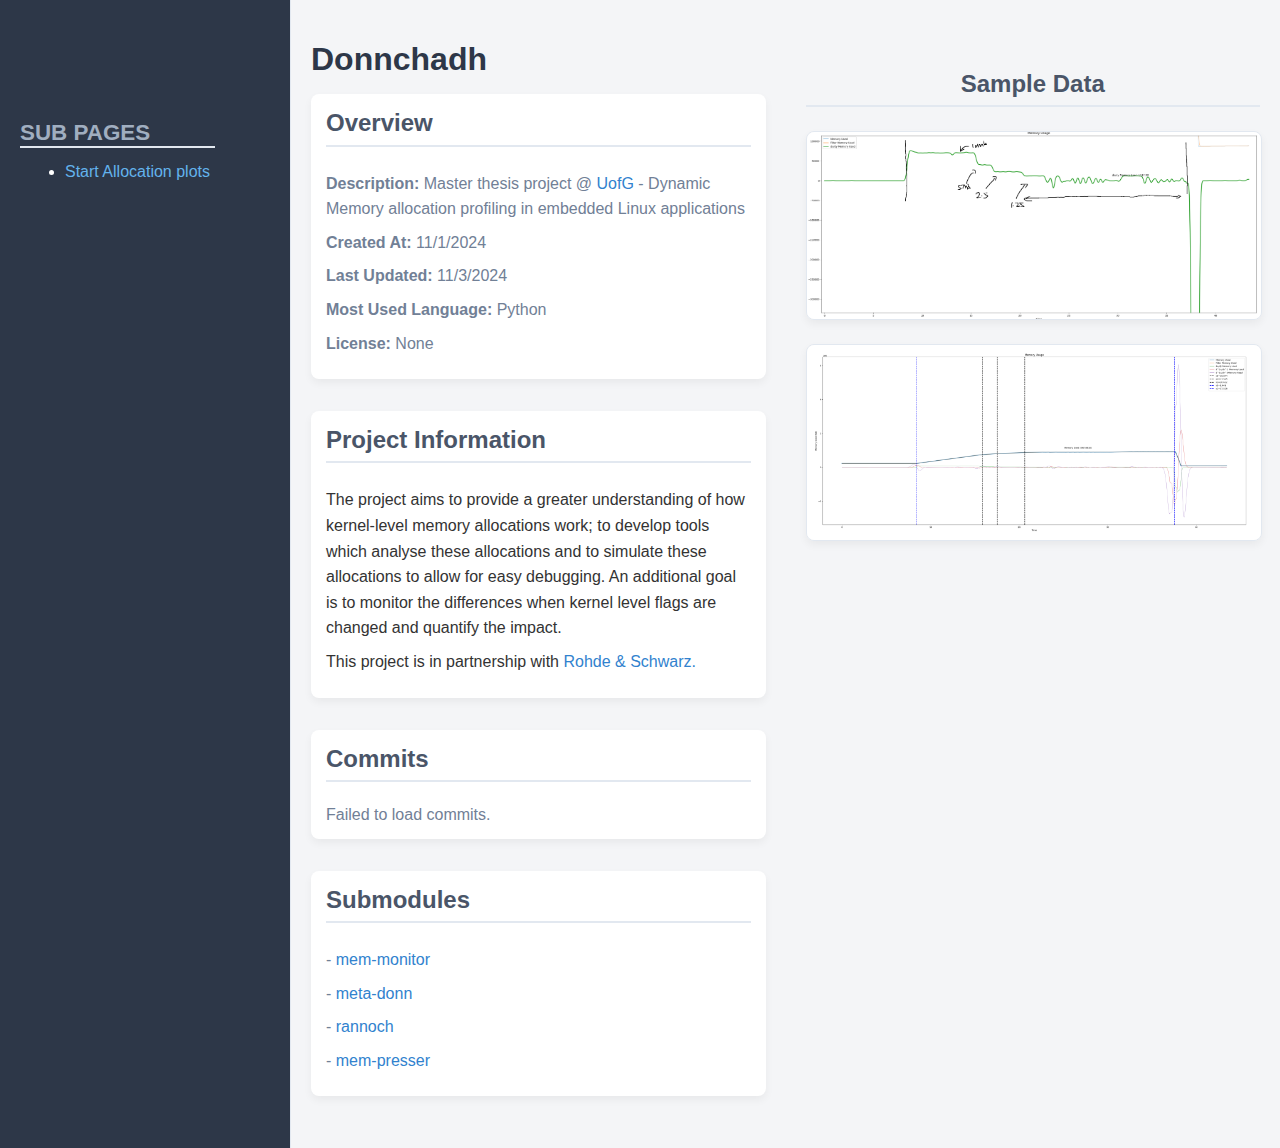
==== docs/index.html @ 1e4a23c5 "Updated index.html to read pipeline information" ====
<!DOCTYPE html>
<html lang="en">
<head>
  <meta charset="UTF-8">
  <meta name="viewport" content="width=device-width, initial-scale=1.0">
  <title>Donnchadh Overview</title>
  <style>
body {
    font-family: Arial, sans-serif;
    margin: 0;
    padding: 0;
    display: flex;
    background-color: #f4f5f7;
    color: #333;
}

nav {
    width: 250px;
    padding: 20px;
    background-color: #2d3748;
    color: #ffffff;
    display: flex;
    flex-direction: column;
    align-items: flex-start;
    border-right: 1px solid #e2e8f0;
    min-height: 100vh;
}

nav h2 {
    font-size: 1.4em;
    font-weight: 600;
    color: #a0aec0;
    margin-bottom: 1.5em;
    text-transform: uppercase;
}

nav a {
    display: block;
    padding: 10px 0;
    color: #63b3ed;
    text-decoration: none;
    font-size: 1em;
    transition: color 0.3s;
}

nav a:hover {
    color: #90cdf4;
}

.content {
    display: flex;
    flex-direction: row;
    padding: 20px;
    flex: 1;
}

.main-content {
    flex: 1;
    padding-right: 20px;
    max-width: 700px;
}

.plot-container {
    flex: 1;
    max-width: 600px;
    text-align: center;
}

h1 {
    font-size: 2em;
    color: #2d3748;
    margin-bottom: 0.5em;
}

h2 {
    font-size: 1.5em;
    color: #4a5568;
    border-bottom: 2px solid #e2e8f0;
    padding-bottom: 0.3em;
    margin-top: 0;
    margin-bottom: 1em;
}

.overview, .details {
    margin-bottom: 2em;
    padding: 15px;
    background-color: #ffffff;
    border-radius: 8px;
    box-shadow: 0 4px 8px rgba(0, 0, 0, 0.05);
}

.loading {
    color: #718096;
    font-style: normal;
}

.plot-container {
    flex: 1;
    max-width: 1000px;
    text-align: center;
    margin-top: 50px;
    margin-left: 20px;
}


.plot-container img {
    width: 100%;
    max-width: 800px;
    height: auto;
    margin-bottom: 20px;
    border-radius: 8px;
    border: 1px solid #e2e8f0;
    box-shadow: 0 4px 8px rgba(0, 0, 0, 0.05);
    transition: transform 0.3s ease;
}


p {
    font-size: 1em;
    line-height: 1.6;
    margin: 0.5em 0;
}

p a {
    color: #3182ce;
    text-decoration: none;
    font-weight: 500;
}

p a:hover {
    text-decoration: underline;
}
.lightbox {
        display: none;
        position: fixed;
        z-index: 999;
        left: 0;
        top: 0;
        width: 100%;
        height: 100%;
        overflow: auto;
        background-color: rgba(0, 0, 0, 0.8);
    }

    .lightbox img {
        margin: auto;
        display: block;
        width: auto;
        height: 80%;
        max-width: 90%;
    }

    .lightbox:target {
        display: block;
    }

  </style>
</head>
<body>

<nav>
    <div style="margin-top: 100px">
      <h2 style="padding: 0; margin: 0">Sub Pages</h2>
        <ul style="margin: 5px">
            <li><a href="start/start_index.html">Start Allocation plots</a></li>
        </ul>
    </div>
</nav>

<div class="content">
  <div class="main-content">
    <h1>Donnchadh</h1>

    <div id="overview" class="overview">
      <h2>Overview</h2>
      <div id="repo-info" class="loading">Loading repository information...</div>
    </div>

    <div id="project-info" class="details">
        <h2>Project Information</h2>
        <p>
            The project aims to provide a greater understanding of how kernel-level memory allocations work;
             to develop tools which analyse these allocations and to simulate these allocations to allow for easy debugging.
            An additional goal is to monitor the differences when kernel level flags are changed and quantify the impact.
        </p>
        <p>
            This project is in partnership with <a href="https://rohde-schwarz.com" target="_blank">Rohde & Schwarz.</a>
        </p>
    </div>
    <div id="commits" class="details">
      <h2>Commits</h2>
      <div id="commit-info" class="loading">Loading commits...</div>
    </div>

    <div id="submodules" class="details">
      <h2>Submodules</h2>
      <div id="submodule-info" class="loading">Loading submodules...</div>
    </div>

  </div>


    <div class="plot-container">
        <h2>Sample Data</h2>
        <a href="start/GradientOfAllocationsDetail.png" target="_blank">
            <img src="start/GradientOfAllocationsDetail.png" alt="Gradient of Allocations">
        </a>
        <a href="start/GradientOfAllocationsVerticalAllocationChanges.png" target="_blank">
            <img src="start/GradientOfAllocationsVerticalAllocationChanges.png" alt="Gradient of Allocation with auto vertical">
        </a>
    </div>



</div>

<script>
  const owner = "Gruncan";
  const repo = "donnchadh";

  async function fetchRepoInfo() {
    try {
        const response = await fetch('../repo_info.json');
        if (!response.ok) {
            throw new Error('Network response was not ok');
        }
        const data = await response.json();
        document.getElementById('repo-info').innerHTML = `
            <p><strong>Description:</strong> ${data.description} @ <a href="https://www.gla.ac.uk/schools/computing/" target="_blank">UofG</a> - Dynamic Memory allocation profiling in embedded Linux applications</p>
            <p><strong>Created At:</strong> ${new Date(data.created_at).toLocaleDateString()}</p>
            <p><strong>Last Updated:</strong> ${new Date(data.updated_at).toLocaleDateString()}</p>
            <p><strong>Most Used Language:</strong> ${data.language}</p>
            <p><strong>License:</strong> ${data.license ? data.license : 'None'}</p>
        `;
    } catch (error) {
        console.error('Failed to load repository information:', error);
        document.getElementById('repo-info').textContent = 'Failed to load repository information.';
    }
}

document.addEventListener("DOMContentLoaded", fetchRepoInfo);


    async function fetchCommits() {
        try {
            const response = await fetch(`https://api.github.com/repos/${owner}/${repo}/commits`);
            const data = await response.json();
            const commits = data.slice(0, 10).map(commit => `
                <p>- <a href="${commit.html_url}" target="_blank">${commit.sha.slice(0, 7)}</a>: ${commit.commit.message}</p>
            `).join('');
            document.getElementById('commit-info').innerHTML = `${commits}` || '<p>No recent commits found.</p>';
        } catch (error) {
            console.error('Failed to load commits:', error);
            document.getElementById('commit-info').textContent = 'Failed to load commits.';
        }
    }


async function fetchSubmodules() {
    try {
        const response = await fetch('../.gitmodules');

        if (!response.ok) {
            throw new Error(`HTTP error! Status: ${response.status}`);
        }

        const fileContent = await response.text();
        const submodules = [];
        const lines = fileContent.split('\n');

        lines.forEach(line => {
            if (line.startsWith('[submodule')) {
                submodules.push({ name: '', url: '' });
            } else if (line.includes('path = ')) {
                submodules[submodules.length - 1].name = line.split('= ')[1].trim();
            } else if (line.includes('url = ')) {
                let url = line.split('= ')[1].trim();
                if (url.startsWith("git@github.com:")) {
                    url = "https://github.com/" + url.split(":")[1].replace(".git", "");
                }
                submodules[submodules.length - 1].url = url;
            }
        });

        console.log(submodules);
        document.getElementById('submodule-info').innerHTML = submodules.map(submodule => `
            <p>- <a href="${submodule.url}" target="_blank">${submodule.name}</a></p>
        `).join('') || '<p>No submodules found.</p>';

    } catch (error) {
        console.error('Failed to load submodules:', error);
        document.getElementById('submodule-info').textContent = 'Failed to load submodules.';
    }
}




  document.addEventListener("DOMContentLoaded", () => {
    fetchRepoInfo();
    fetchCommits();
    fetchSubmodules();
  });

  document.querySelectorAll('.plot-container a').forEach(anchor => {
        anchor.addEventListener('click', function(e) {
            e.preventDefault();
            const imgSrc = this.href;

            const lightbox = document.createElement('div');
            lightbox.className = 'lightbox';
            lightbox.innerHTML = `
                <img src="${imgSrc}" alt="Image" />
                <a href="#" class="close" style="position: absolute; top: 20px; right: 30px; color: #fff; text-decoration: none; font-size: 24px;">&times;</a>
            `;
            document.body.appendChild(lightbox);

            lightbox.style.display = 'block';

            lightbox.querySelector('.close').addEventListener('click', function() {
                document.body.removeChild(lightbox);
            });
        });
    });
</script>

</body>
</html>
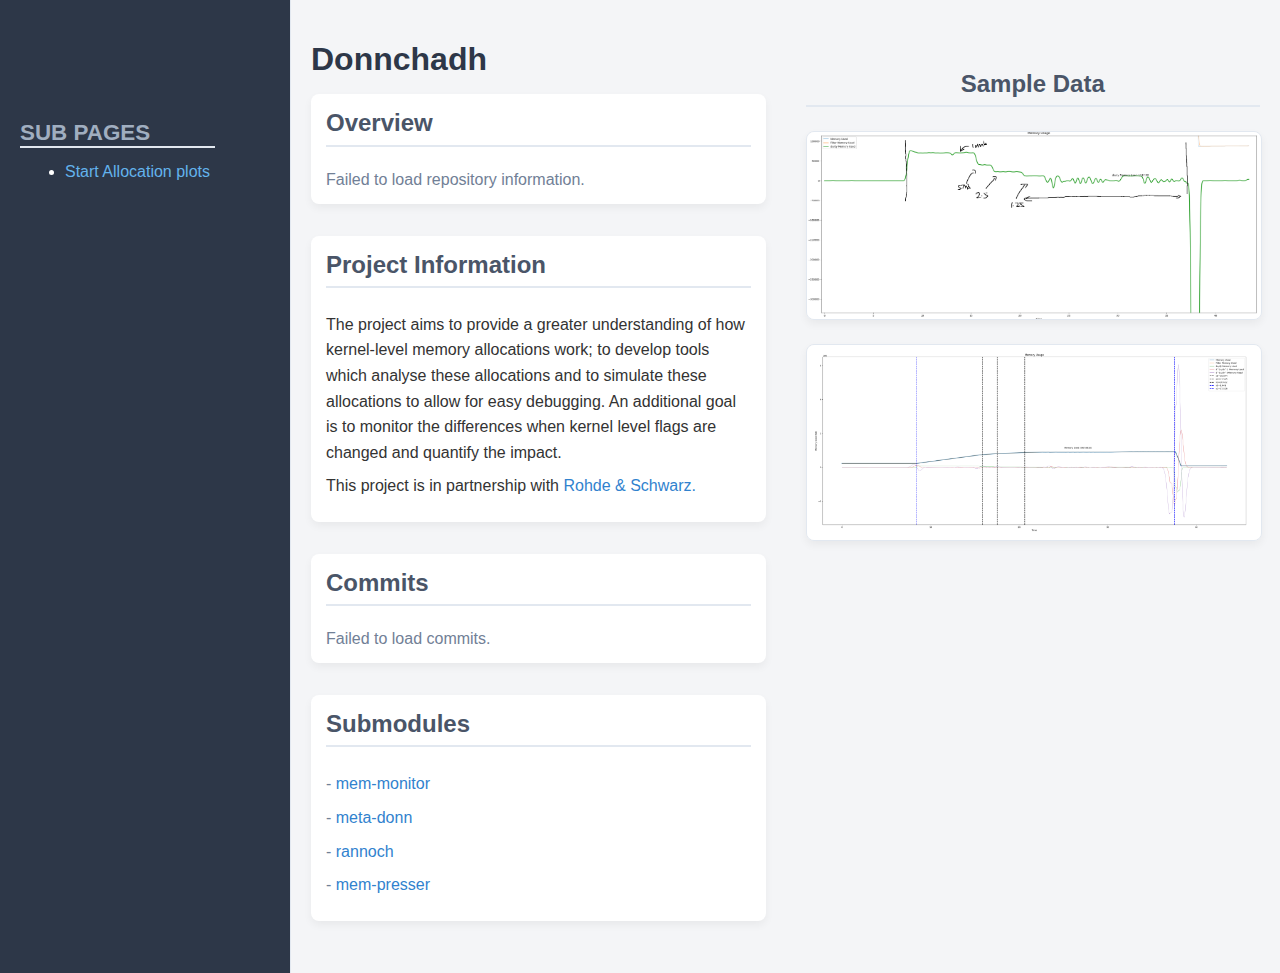
==== commit d699137a: "Updated workflow and filtered commits" ====
--- a/docs/index.html
+++ b/docs/index.html
@@ -220,7 +220,7 @@
 
   async function fetchRepoInfo() {
     try {
-        const response = await fetch('../repo_info.json');
+        const response = await fetch('repo_info.json');
         if (!response.ok) {
             throw new Error('Network response was not ok');
         }
@@ -245,15 +245,20 @@
         try {
             const response = await fetch(`https://api.github.com/repos/${owner}/${repo}/commits`);
             const data = await response.json();
-            const commits = data.slice(0, 10).map(commit => `
+
+            const filteredCommits = data.filter(commit => commit.commit.author.url !== 'https://api.github.com/users/actions-user');
+
+            const commits = filteredCommits.slice(0, 10).map(commit => `
                 <p>- <a href="${commit.html_url}" target="_blank">${commit.sha.slice(0, 7)}</a>: ${commit.commit.message}</p>
             `).join('');
+
             document.getElementById('commit-info').innerHTML = `${commits}` || '<p>No recent commits found.</p>';
         } catch (error) {
             console.error('Failed to load commits:', error);
             document.getElementById('commit-info').textContent = 'Failed to load commits.';
         }
     }
+
 
 
 async function fetchSubmodules() {
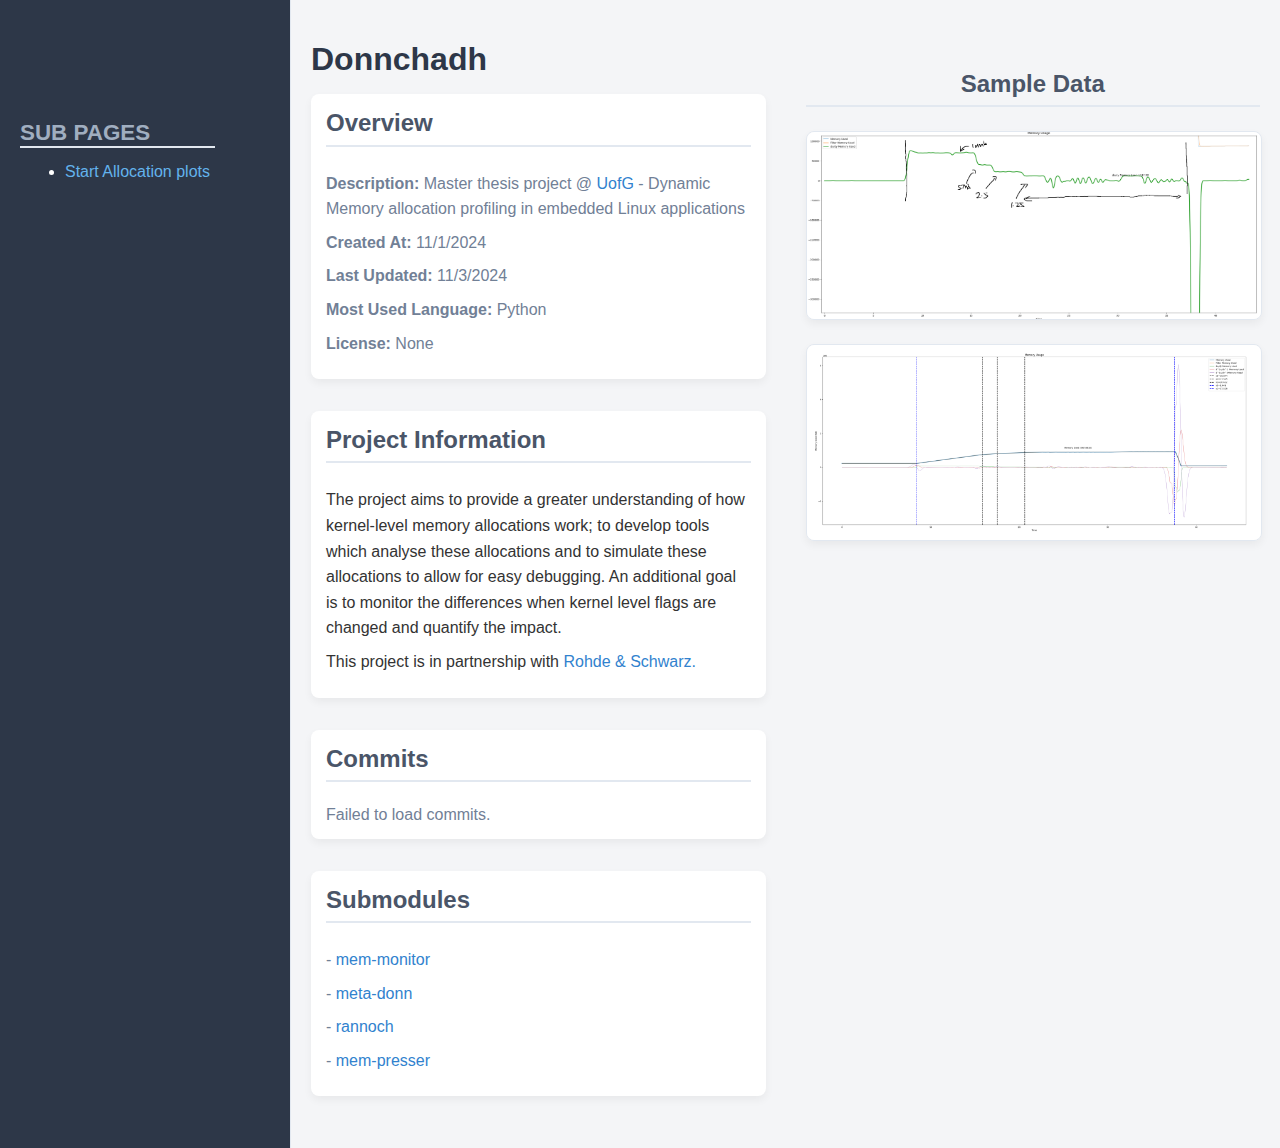
==== commit c685e7fd: "Fixed filter of github actions" ====
--- a/docs/index.html
+++ b/docs/index.html
@@ -246,7 +246,8 @@
             const response = await fetch(`https://api.github.com/repos/${owner}/${repo}/commits`);
             const data = await response.json();
 
-            const filteredCommits = data.filter(commit => commit.commit.author.url !== 'https://api.github.com/users/actions-user');
+            console.log(data)
+            const filteredCommits = data.filter(commit => commit.commit.author.email !== 'action@github.com');
 
             const commits = filteredCommits.slice(0, 10).map(commit => `
                 <p>- <a href="${commit.html_url}" target="_blank">${commit.sha.slice(0, 7)}</a>: ${commit.commit.message}</p>
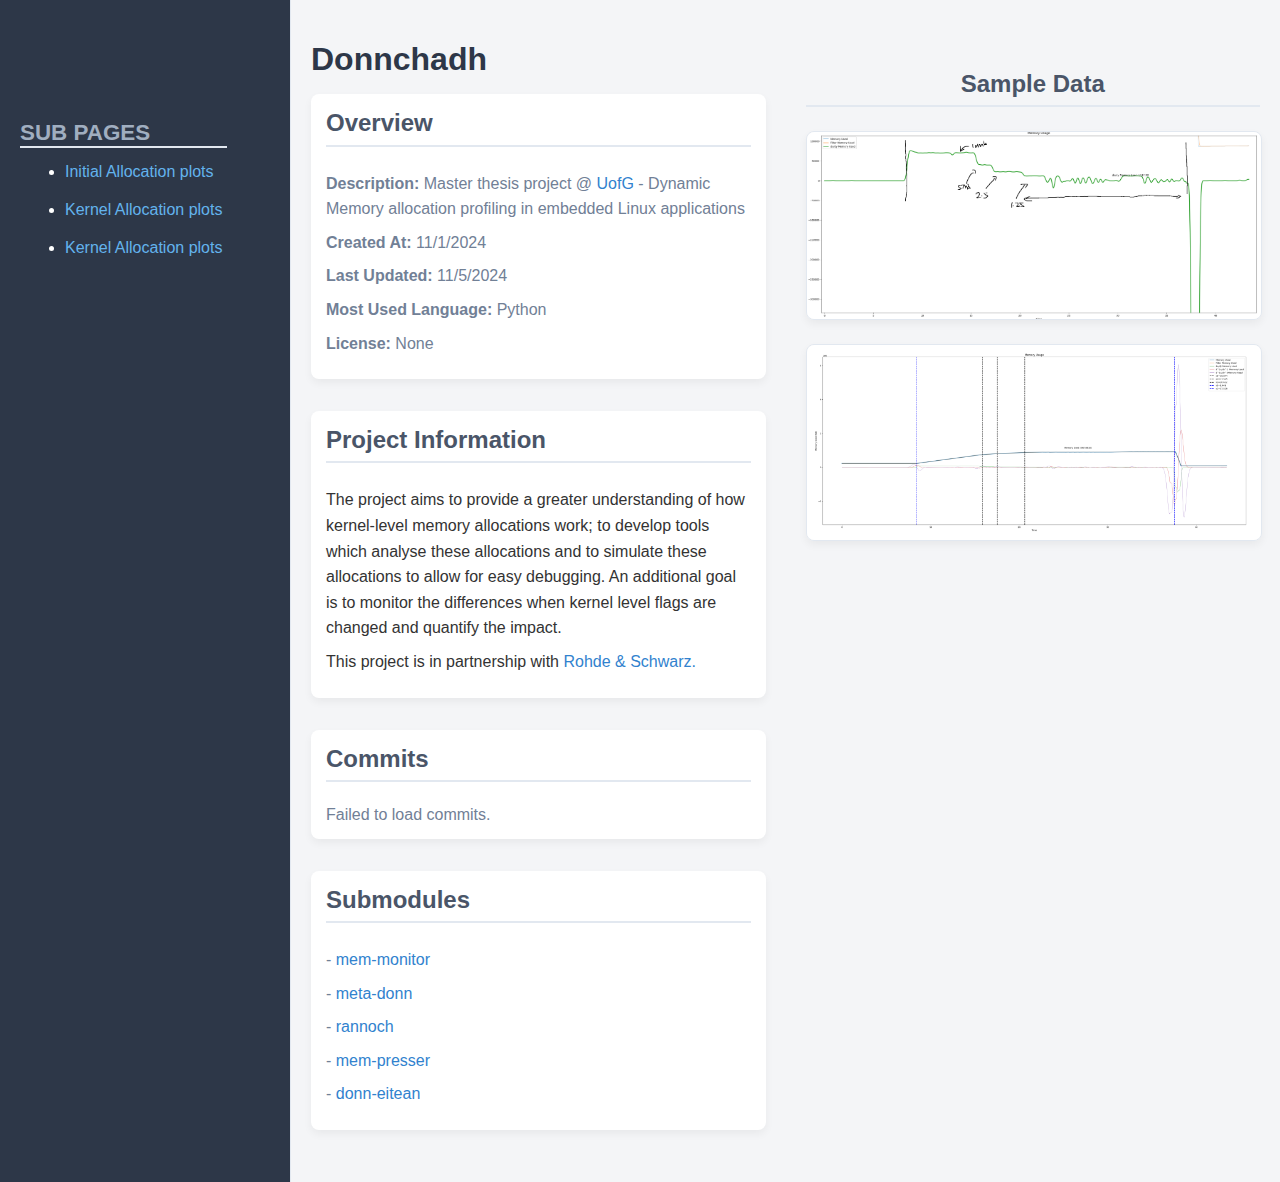
==== commit bccb6e52: "Updated docs" ====
--- a/docs/index.html
+++ b/docs/index.html
@@ -162,7 +162,9 @@
     <div style="margin-top: 100px">
       <h2 style="padding: 0; margin: 0">Sub Pages</h2>
         <ul style="margin: 5px">
-            <li><a href="start/start_index.html">Start Allocation plots</a></li>
+            <li><a href="start/">Initial Allocation plots</a></li>
+            <li><a href="process-attached/">Kernel Allocation plots</a></li>
+            <li><a href="kernel/">Kernel Allocation plots</a></li>
         </ul>
     </div>
 </nav>
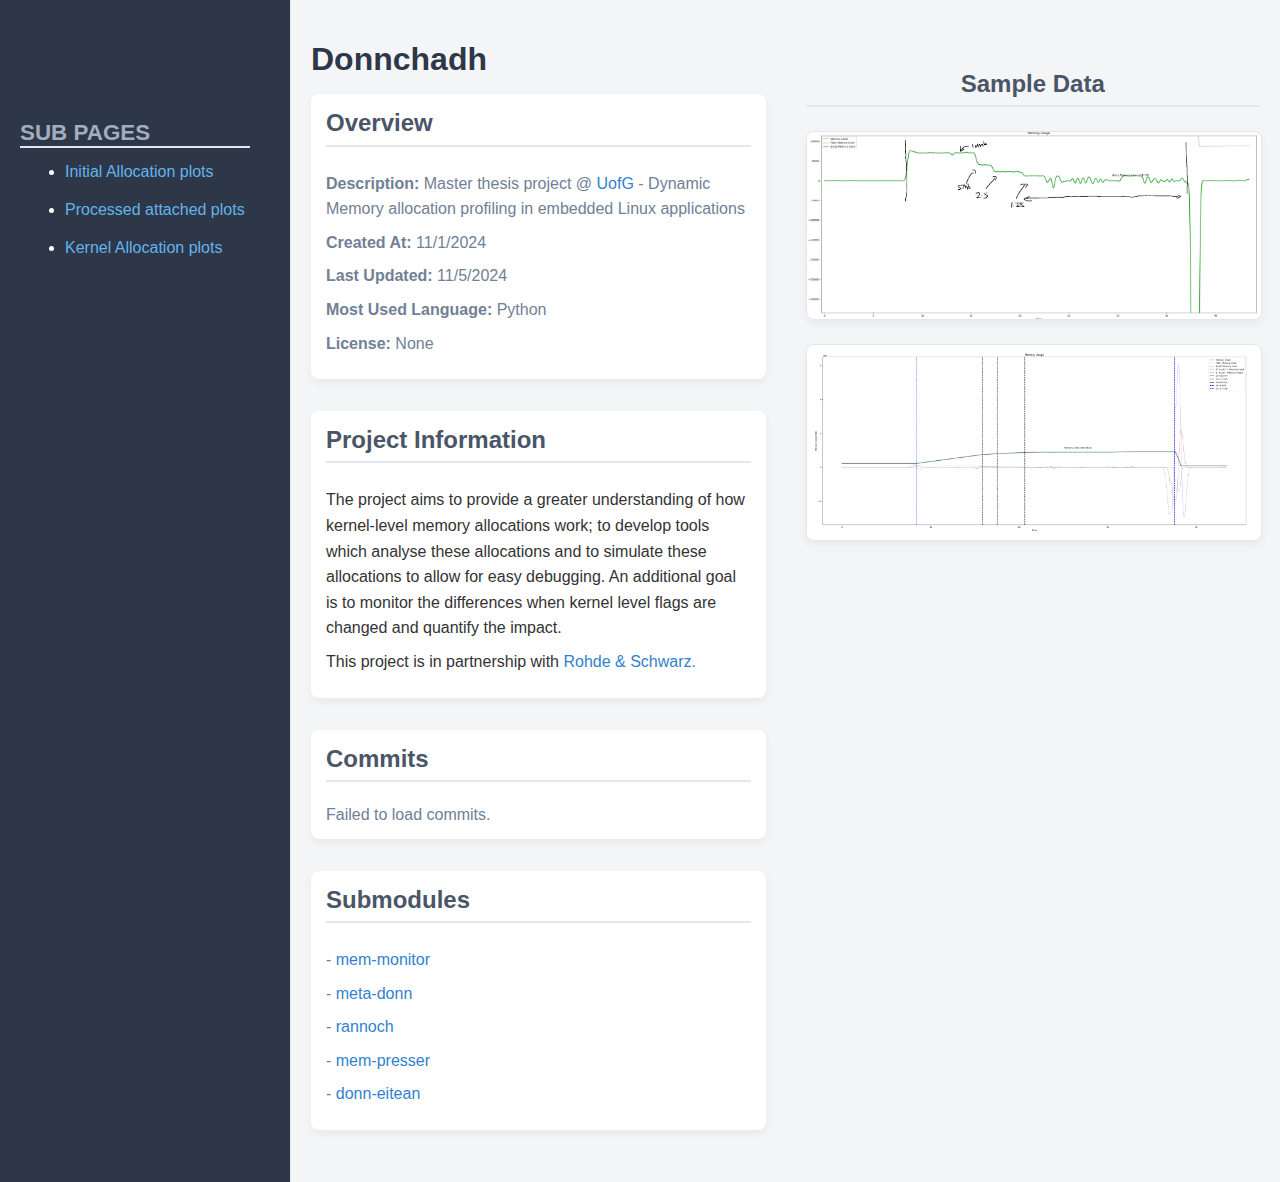
==== commit 7fc8b76c: "fixed name" ====
--- a/docs/index.html
+++ b/docs/index.html
@@ -163,7 +163,7 @@
       <h2 style="padding: 0; margin: 0">Sub Pages</h2>
         <ul style="margin: 5px">
             <li><a href="start/">Initial Allocation plots</a></li>
-            <li><a href="process-attached/">Kernel Allocation plots</a></li>
+            <li><a href="process-attached/">Processed attached plots</a></li>
             <li><a href="kernel/">Kernel Allocation plots</a></li>
         </ul>
     </div>
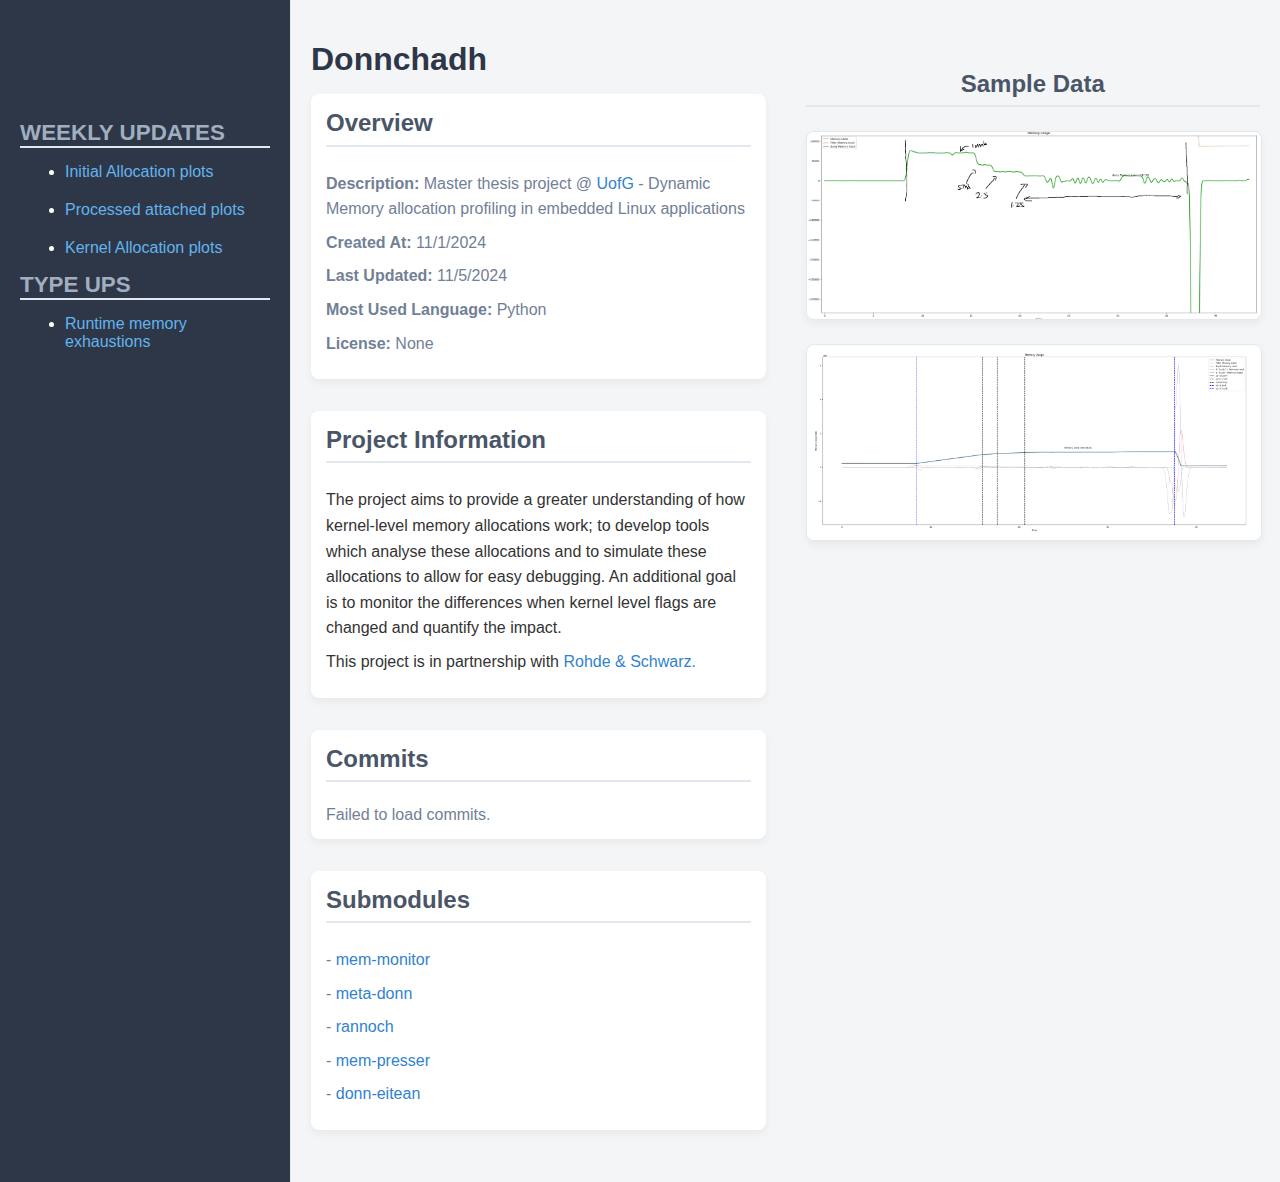
==== commit 21f67c44: "Added type up of runtime memory exhaustions" ====
--- a/docs/index.html
+++ b/docs/index.html
@@ -160,11 +160,15 @@
 
 <nav>
     <div style="margin-top: 100px">
-      <h2 style="padding: 0; margin: 0">Sub Pages</h2>
+      <h2 style="padding: 0; margin: 0">Weekly Updates</h2>
         <ul style="margin: 5px">
             <li><a href="start/">Initial Allocation plots</a></li>
             <li><a href="process-attached/">Processed attached plots</a></li>
             <li><a href="kernel/">Kernel Allocation plots</a></li>
+        </ul>
+      <h2 style="padding: 0; margin: 0">Type Ups</h2>
+        <ul style="margin: 5px">
+            <li><a href="runtime-memory.html">Runtime memory exhaustions</a></li>
         </ul>
     </div>
 </nav>
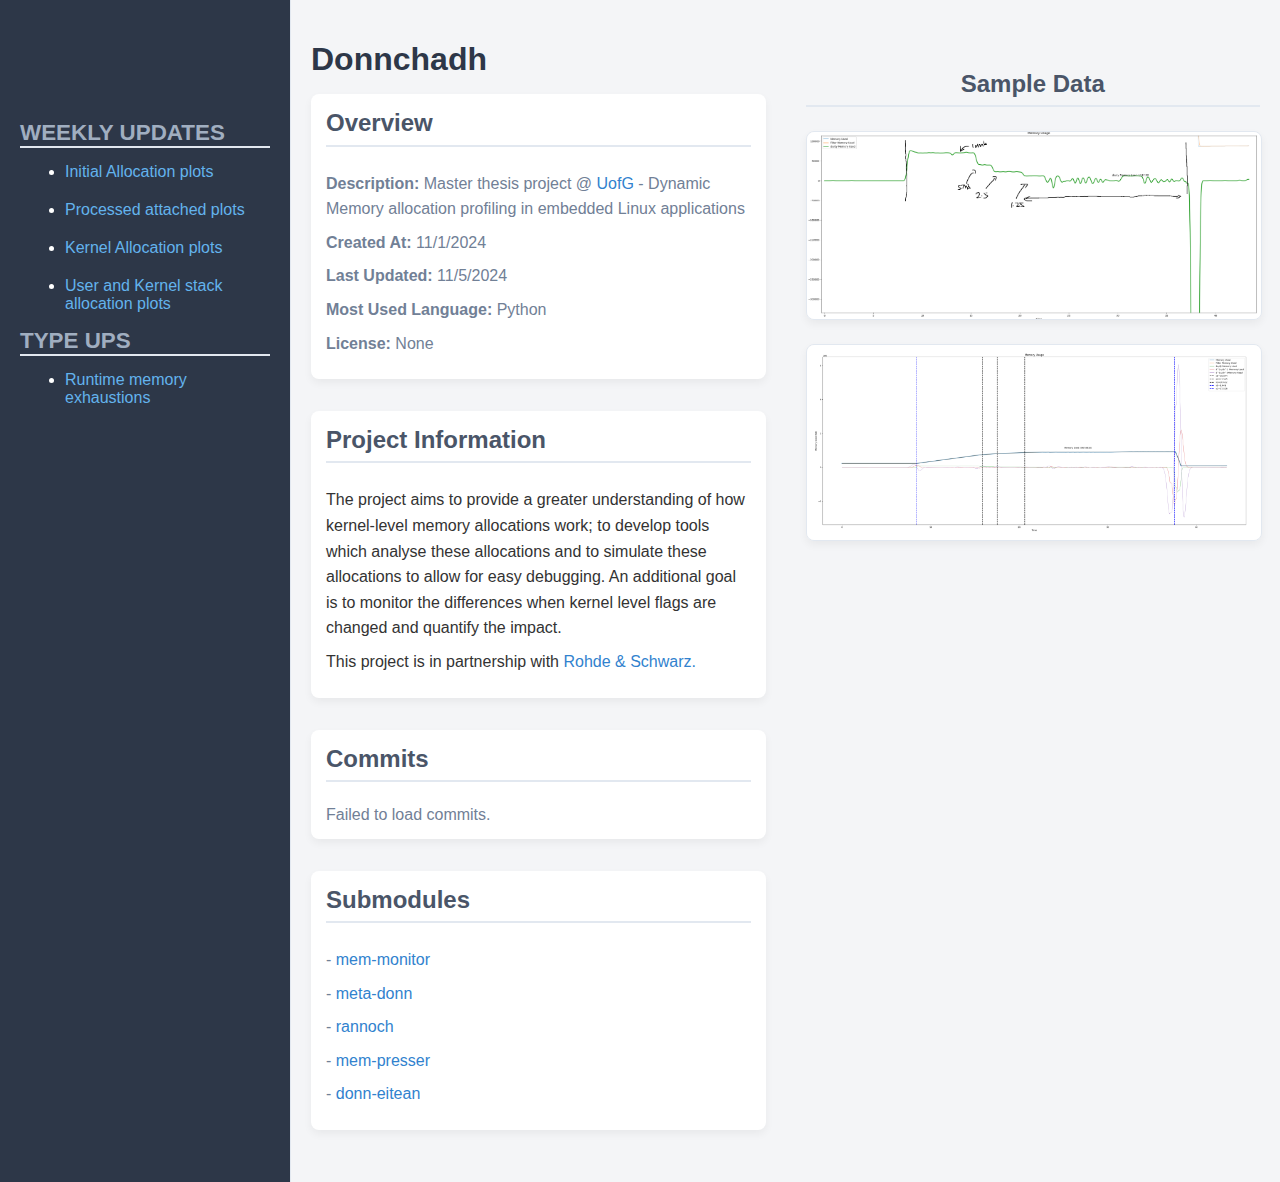
==== commit bff866a7: "Update docs with latest data" ====
--- a/docs/index.html
+++ b/docs/index.html
@@ -165,6 +165,7 @@
             <li><a href="start/">Initial Allocation plots</a></li>
             <li><a href="process-attached/">Processed attached plots</a></li>
             <li><a href="kernel/">Kernel Allocation plots</a></li>
+            <li><a href="stack/">User and Kernel stack allocation plots</a></li>
         </ul>
       <h2 style="padding: 0; margin: 0">Type Ups</h2>
         <ul style="margin: 5px">
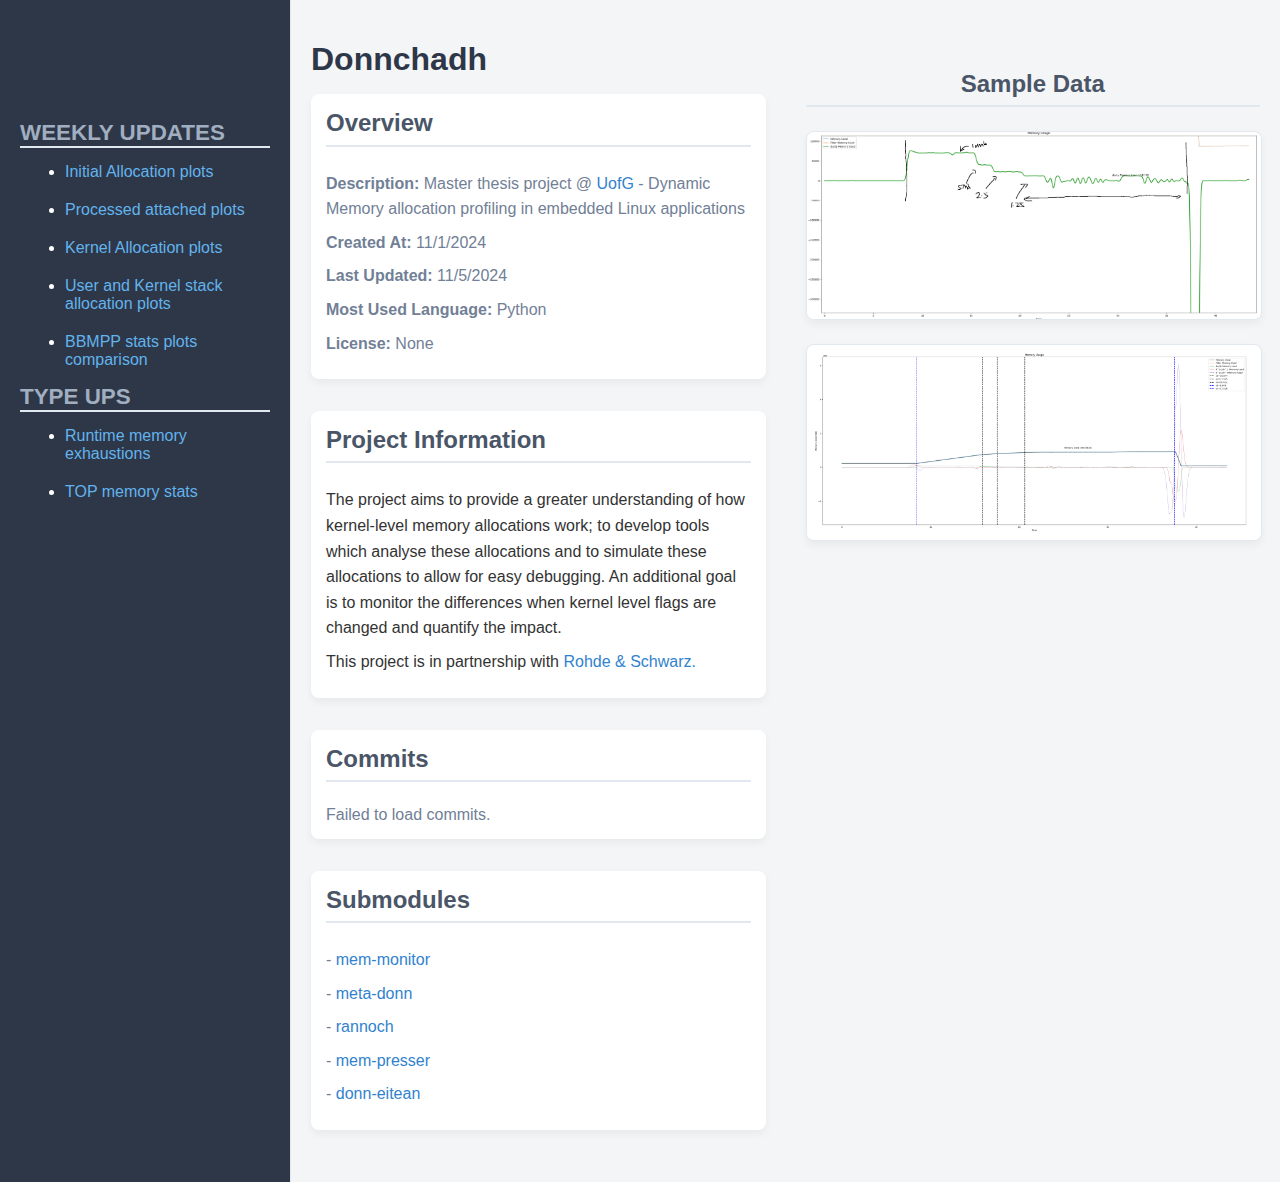
==== commit beb21d3a: "Updated index hyper links" ====
--- a/docs/index.html
+++ b/docs/index.html
@@ -166,10 +166,12 @@
             <li><a href="process-attached/">Processed attached plots</a></li>
             <li><a href="kernel/">Kernel Allocation plots</a></li>
             <li><a href="stack/">User and Kernel stack allocation plots</a></li>
+            <li><a href="bbmpp/">BBMPP stats plots comparison</a></li>
         </ul>
       <h2 style="padding: 0; margin: 0">Type Ups</h2>
         <ul style="margin: 5px">
             <li><a href="runtime-memory.html">Runtime memory exhaustions</a></li>
+            <li><a href="top-stats.html">TOP memory stats</a></li>
         </ul>
     </div>
 </nav>
